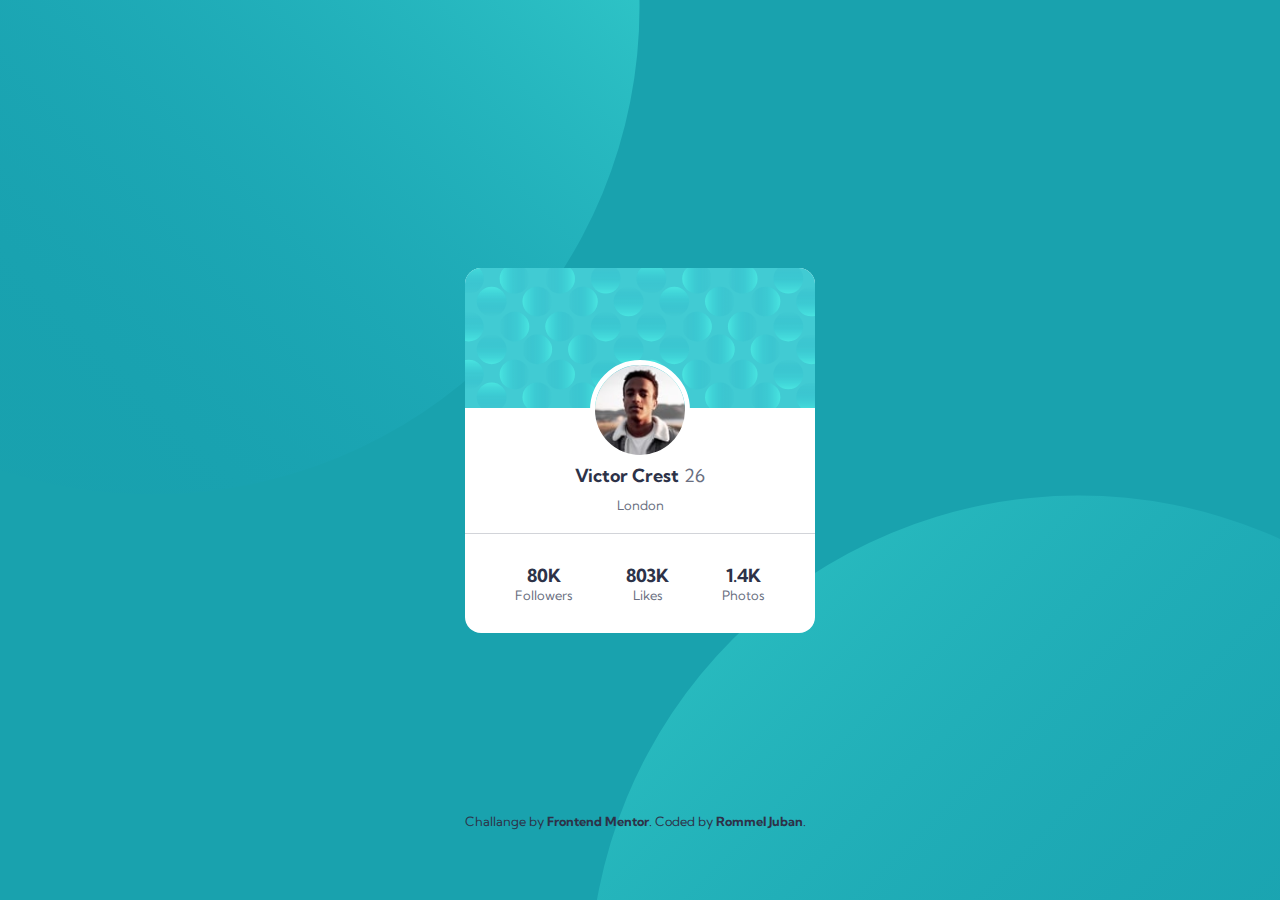
==== profile-card-component-main/index.html @ ade6c1b1 "added changes" ====
<!DOCTYPE html>
<html lang="en">
<head>
  <meta charset="UTF-8">
  <meta name="viewport" content="width=device-width, initial-scale=1.0"> <!-- displays site properly based on user's device -->
  <link rel="icon" type="image/png" sizes="32x32" href="./images/favicon-32x32.png">
  <link rel="stylesheet" href="style.css">
  <title>Frontend Mentor | Profile card component</title>
</head>
<body>
  <div class="container">
    <div class="wrapper">
      <img src="/profile-card-component-main/images/bg-pattern-card.svg" alt="">
      <div class="content">
        <img src="/profile-card-component-main/images/image-victor.jpg" alt="">
        <h2>Victor Crest<span>26</span></h2>
        <p>London</p>
        <div class="footer">
          <div>
            <p class="num">80K</p>
            <p>Followers</p>
          </div>
          <div>
            <p class="num">803K</p>
            <p>Likes</p>
          </div>
          <div>
            <p class="num">1.4K</p>
            <p>Photos</p>
          </div>
        </div>
      </div>
    </div>
<footer>
    <div class="footer2">
      <p>Challange by <a href="https://www.frontendmentor.io?ref=challenge" target="_blank">Frontend Mentor</a>. 
      Coded by <a href="https://github.com/d0bic">Rommel Juban</a>.</p>
    </div>
    </div>
</footer>
</html>
---- profile-card-component-main/style.css ----
@import url('https://fonts.googleapis.com/css2?family=Kumbh+Sans:wght@400;700&display=swap');

*, *::before, *::after {
    box-sizing: border-box;
    margin: 0;
    padding: 0;
}

body {
    font-family: 'Kumbh Sans', sans-serif;
    background-color: hsl(185, 75%, 39%);
    display: flex;
    align-items: center;
    min-height: 100vh;
    background-image: url(/profile-card-component-main/images/bg-pattern-top.svg), url(/profile-card-component-main/images/bg-pattern-bottom.svg);
    background-repeat: no-repeat, no-repeat;
    background-position: right 50vw bottom 45vh, left 46vw top 55vh;
}

.container {
    margin: 0 auto;
    text-align: center;
}

.wrapper {
    background: white;
    max-width: 420em;
    border-radius: 1rem;
    overflow: hidden;
}

.content img {
    border-radius: 50%;
    height: 100px;
    width: 100px;
    border: 5px solid white;
    margin-top: -52px;
}

.content h2 {
    font-size: 18px;
    color: hsl(229, 23%, 23%);
    margin-bottom: 10px;
}

.content h2 span {
    color: hsl(227, 10%, 46%);
    font-weight: 400;
    font-size: 18px;
    padding-left: 5px;
}

.content p {
    color: hsl(227, 10%, 46%);
    font-size: 13px;
}

.footer {
    display: flex;
    justify-content: space-between;
    border-top: 1px solid hsla(227, 10%, 46%, 0.3);
    padding: 30px 50px;
    margin-top: 20px;
}

.footer p.num {
    font-size: 18px;
    font-weight: 700;
    color: hsl(229, 23%, 23%);
}

.footer2 {
    font-size: 0.8rem;
    color: hsl(229, 23%, 23%);
    margin-top: 20vh;
    position: absolute;
    
}

.footer2 a {
    text-decoration: none;
    font-weight: 700;
    color: hsl(229, 23%, 23%);
}


@media (max-width: 375px) {
    body {
        background-position: right 45vw bottom 45vh, left 45vw top 40vh;
    }
}
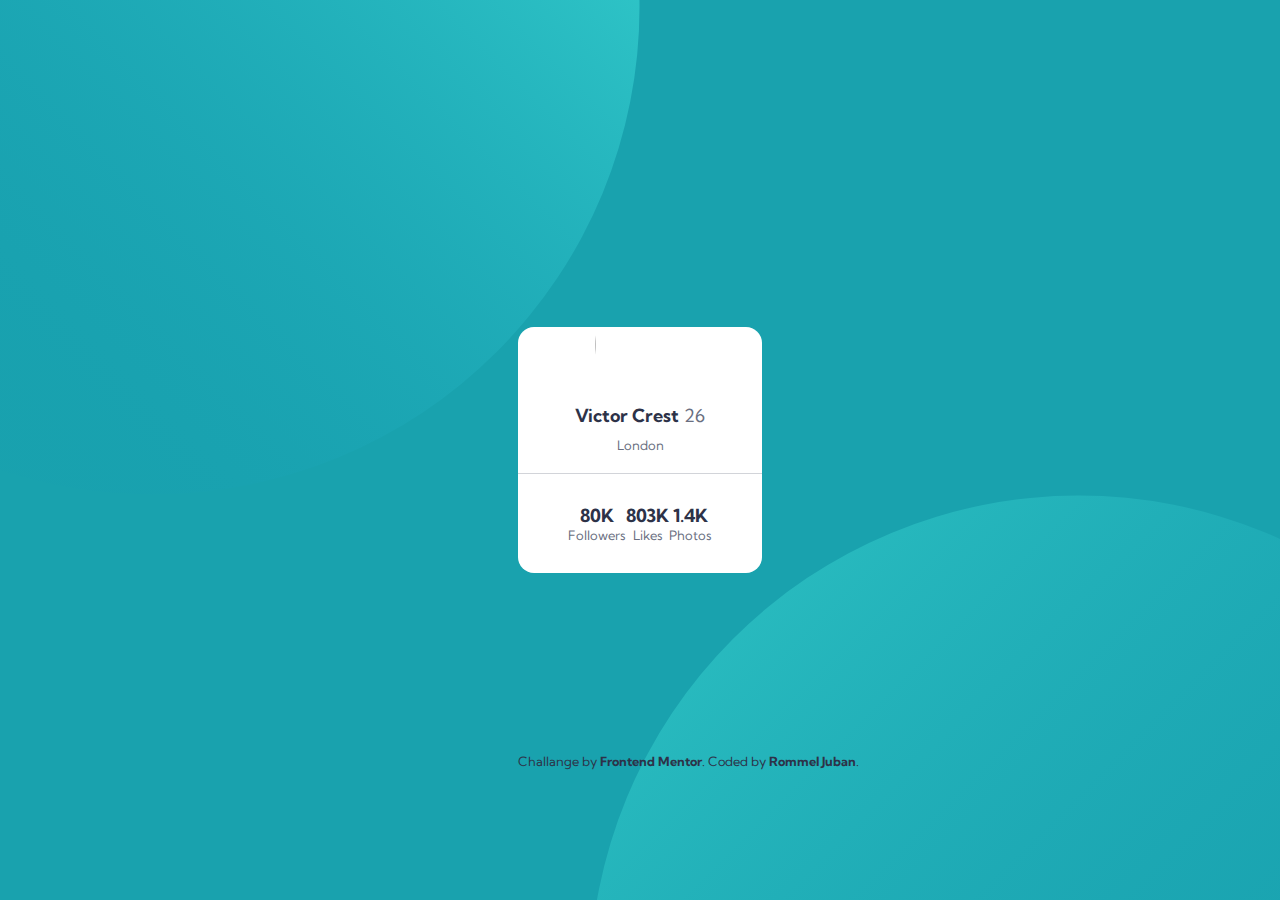
==== commit 7ffe0aea: "Update index.html" ====
--- a/profile-card-component-main/index.html
+++ b/profile-card-component-main/index.html
@@ -10,9 +10,9 @@
 <body>
   <div class="container">
     <div class="wrapper">
-      <img src="/profile-card-component-main/images/bg-pattern-card.svg" alt="">
+      <img src="/frontend-mentor-challanges/profile-card-component-main/images/bg-pattern-card.svg" alt="">
       <div class="content">
-        <img src="/profile-card-component-main/images/image-victor.jpg" alt="">
+        <img src="/frontend-mentor-challanges/profile-card-component-main/images/image-victor.jpg" alt="">
         <h2>Victor Crest<span>26</span></h2>
         <p>London</p>
         <div class="footer">
@@ -38,4 +38,5 @@
     </div>
     </div>
 </footer>
+</body>
 </html>
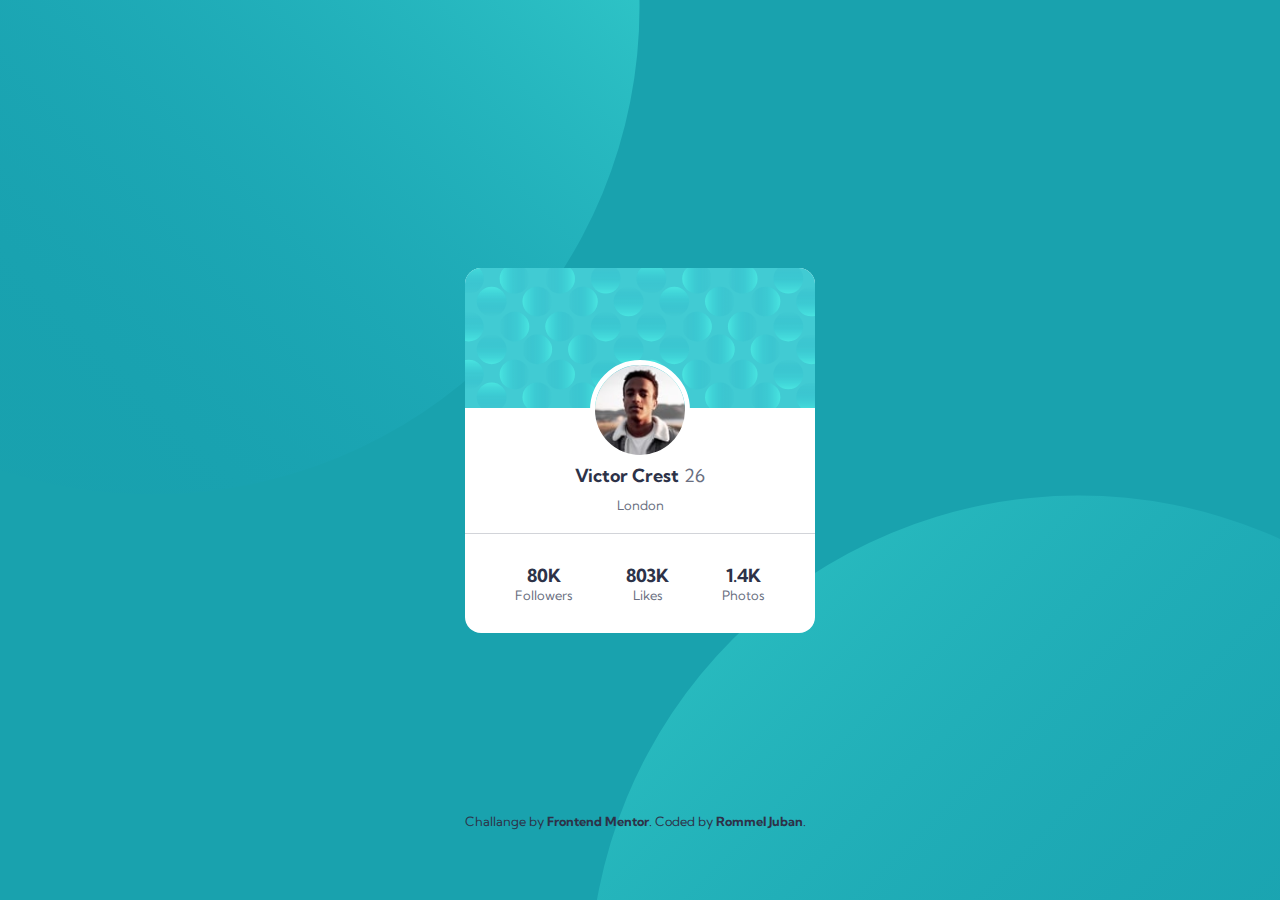
==== commit 586d5bcb: "Update index.html" ====
--- a/profile-card-component-main/index.html
+++ b/profile-card-component-main/index.html
@@ -10,9 +10,9 @@
 <body>
   <div class="container">
     <div class="wrapper">
-      <img src="/frontend-mentor-challanges/profile-card-component-main/images/bg-pattern-card.svg" alt="">
+      <img src="/profile-card-component-main/images/bg-pattern-card.svg" alt="">
       <div class="content">
-        <img src="/frontend-mentor-challanges/profile-card-component-main/images/image-victor.jpg" alt="">
+        <img src="/profile-card-component-main/images/image-victor.jpg" alt="">
         <h2>Victor Crest<span>26</span></h2>
         <p>London</p>
         <div class="footer">
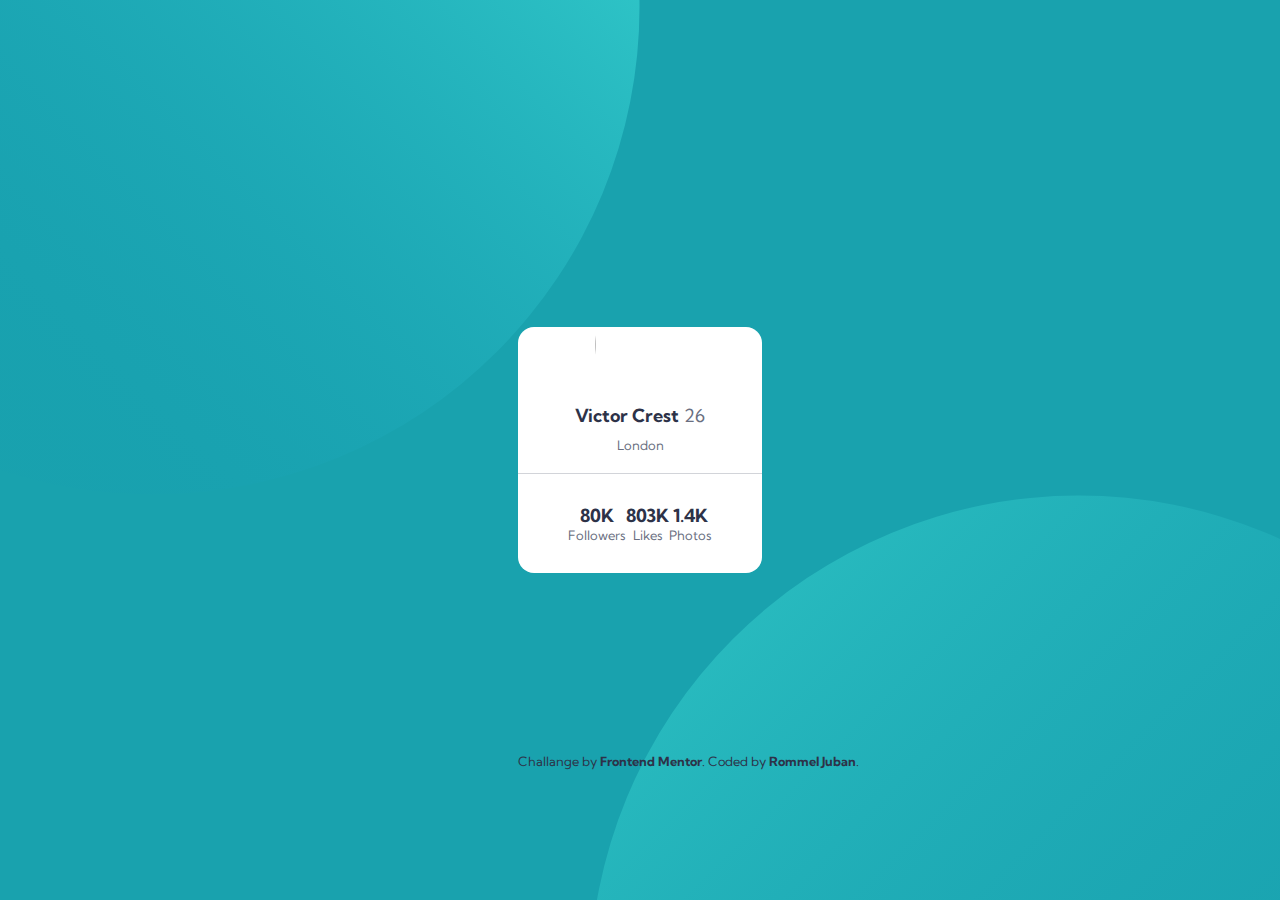
==== commit 1c53e7ea: "Update index.html" ====
--- a/profile-card-component-main/index.html
+++ b/profile-card-component-main/index.html
@@ -10,9 +10,9 @@
 <body>
   <div class="container">
     <div class="wrapper">
-      <img src="/profile-card-component-main/images/bg-pattern-card.svg" alt="">
+      <img src="./profile-card-component-main/images/bg-pattern-card.svg" alt="">
       <div class="content">
-        <img src="/profile-card-component-main/images/image-victor.jpg" alt="">
+        <img src="./profile-card-component-main/images/image-victor.jpg" alt="">
         <h2>Victor Crest<span>26</span></h2>
         <p>London</p>
         <div class="footer">
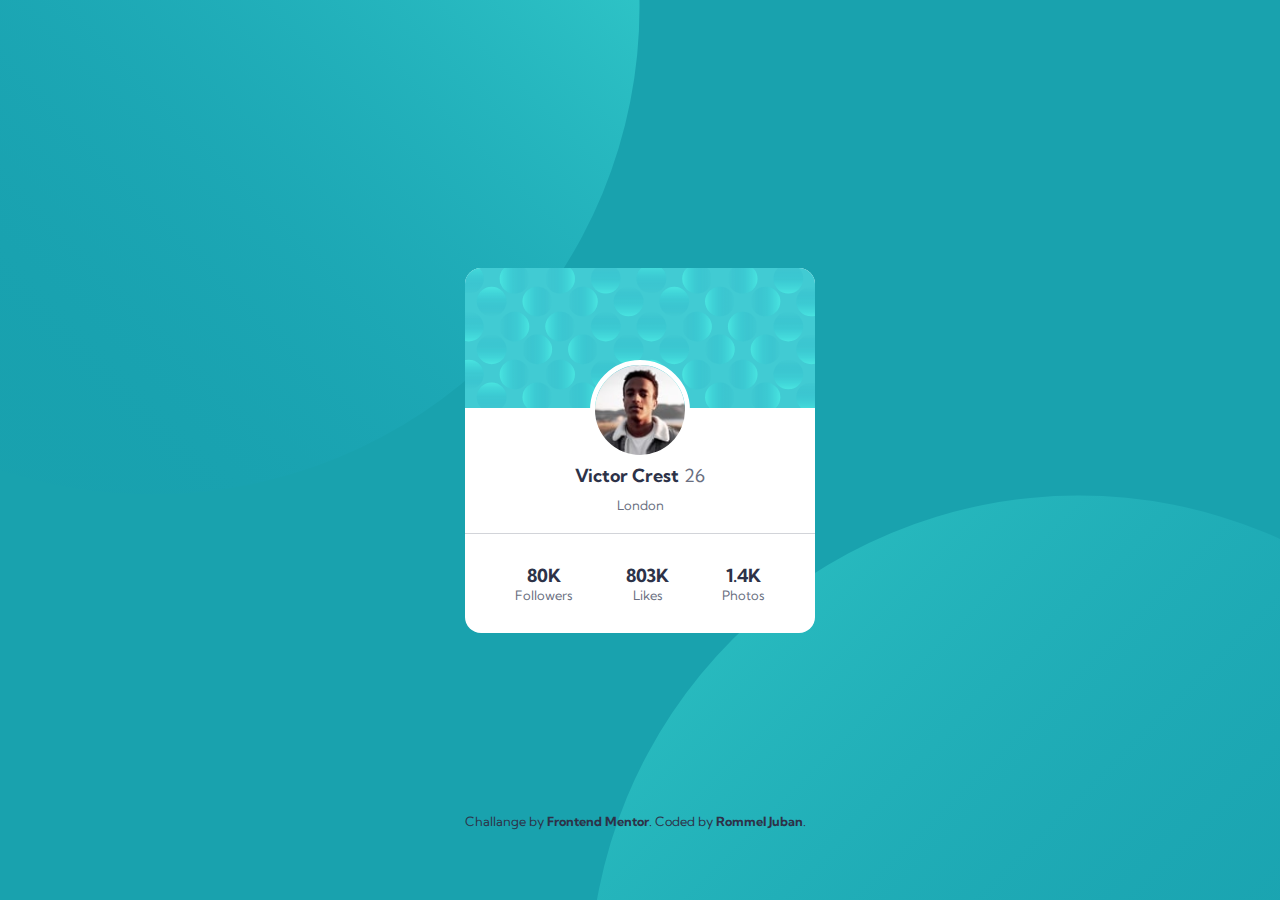
==== commit 19cd50dd: "added changes" ====
--- a/profile-card-component-main/index.html
+++ b/profile-card-component-main/index.html
@@ -10,9 +10,9 @@
 <body>
   <div class="container">
     <div class="wrapper">
-      <img src="./profile-card-component-main/images/bg-pattern-card.svg" alt="">
+      <img src="/profile-card-component-main/images/bg-pattern-card.svg" alt="">
       <div class="content">
-        <img src="./profile-card-component-main/images/image-victor.jpg" alt="">
+        <img src="/profile-card-component-main/images/image-victor.jpg" alt="">
         <h2>Victor Crest<span>26</span></h2>
         <p>London</p>
         <div class="footer">
--- a/profile-card-component-main/style.css
+++ b/profile-card-component-main/style.css
@@ -12,7 +12,7 @@
     display: flex;
     align-items: center;
     min-height: 100vh;
-    background-image: url(/profile-card-component-main/images/bg-pattern-top.svg), url(/profile-card-component-main/images/bg-pattern-bottom.svg);
+    background-image: url('/profile-card-component-main/images/bg-pattern-top.svg'), url('/profile-card-component-main/images/bg-pattern-bottom.svg');
     background-repeat: no-repeat, no-repeat;
     background-position: right 50vw bottom 45vh, left 46vw top 55vh;
 }
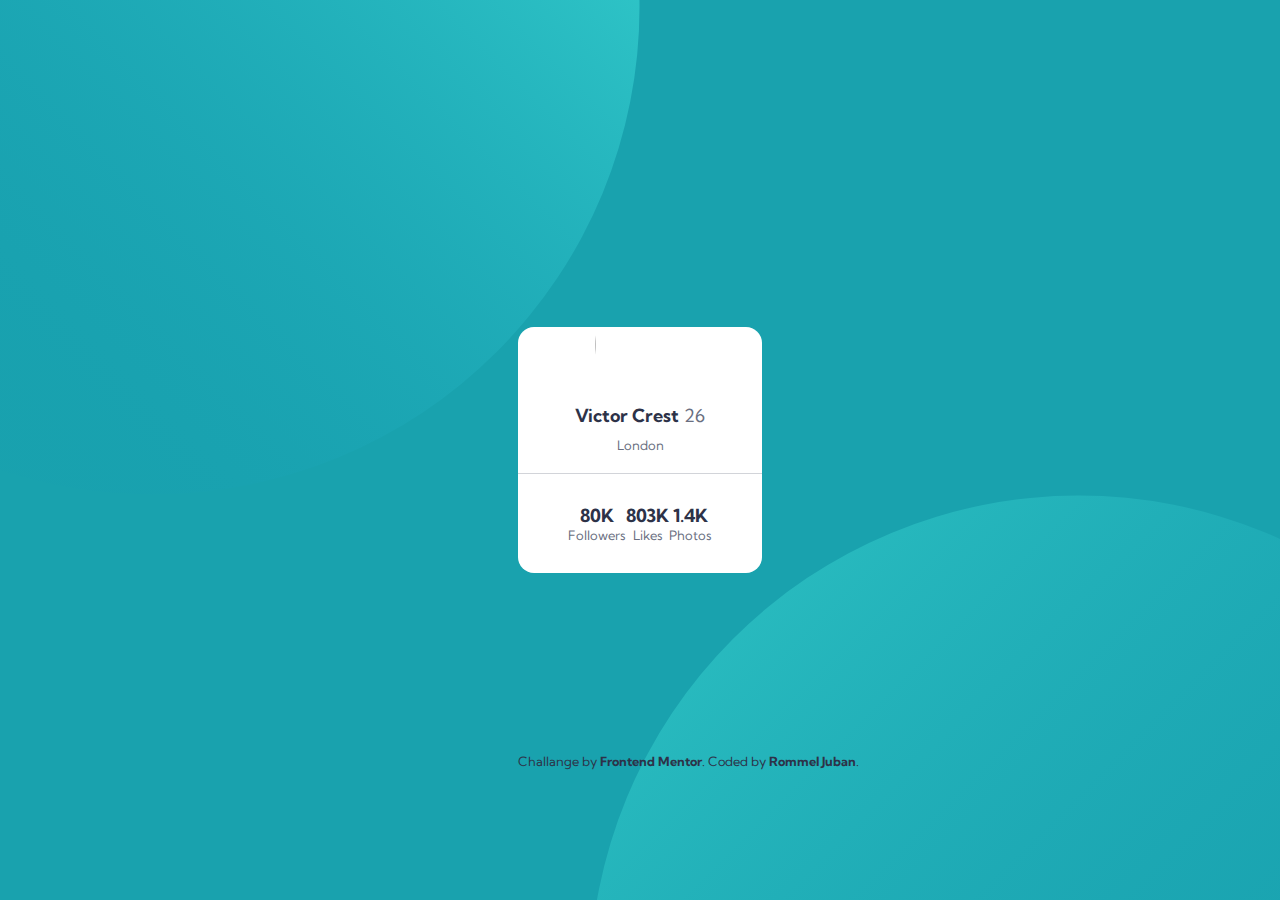
==== commit b38e545b: "Update index.html" ====
--- a/profile-card-component-main/index.html
+++ b/profile-card-component-main/index.html
@@ -3,16 +3,16 @@
 <head>
   <meta charset="UTF-8">
   <meta name="viewport" content="width=device-width, initial-scale=1.0"> <!-- displays site properly based on user's device -->
-  <link rel="icon" type="image/png" sizes="32x32" href="./images/favicon-32x32.png">
+  <link rel="icon" type="image/png" sizes="32x32" href="images/favicon-32x32.png">
   <link rel="stylesheet" href="style.css">
   <title>Frontend Mentor | Profile card component</title>
 </head>
 <body>
   <div class="container">
     <div class="wrapper">
-      <img src="/profile-card-component-main/images/bg-pattern-card.svg" alt="">
+      <img src="profile-card-component-main/images/bg-pattern-card.svg" alt="">
       <div class="content">
-        <img src="/profile-card-component-main/images/image-victor.jpg" alt="">
+        <img src="profile-card-component-main/images/image-victor.jpg" alt="">
         <h2>Victor Crest<span>26</span></h2>
         <p>London</p>
         <div class="footer">
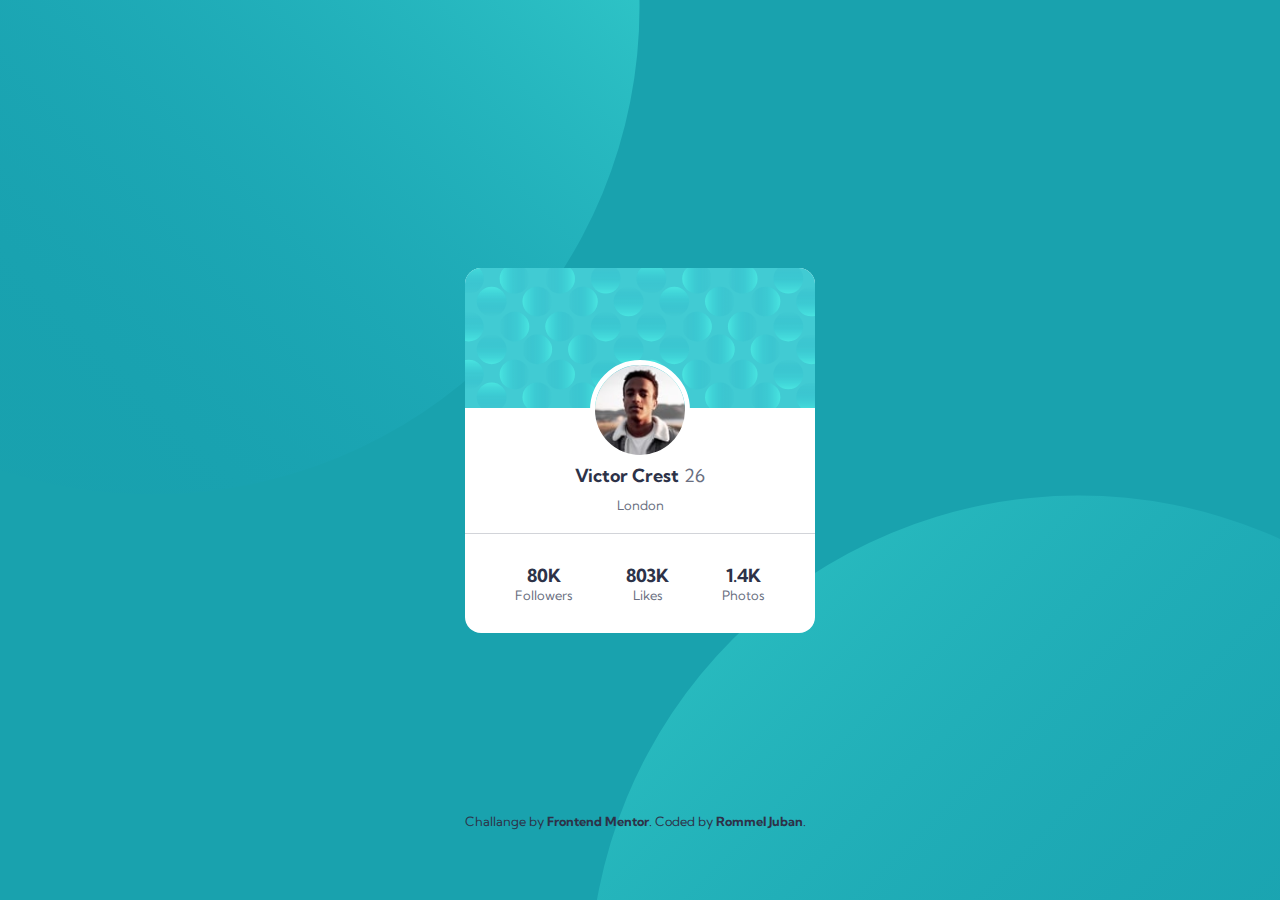
==== commit 905a739c: "Update index.html" ====
--- a/profile-card-component-main/index.html
+++ b/profile-card-component-main/index.html
@@ -10,9 +10,9 @@
 <body>
   <div class="container">
     <div class="wrapper">
-      <img src="profile-card-component-main/images/bg-pattern-card.svg" alt="">
+      <img src="images/bg-pattern-card.svg" alt="">
       <div class="content">
-        <img src="profile-card-component-main/images/image-victor.jpg" alt="">
+        <img src="images/image-victor.jpg" alt="">
         <h2>Victor Crest<span>26</span></h2>
         <p>London</p>
         <div class="footer">
--- a/profile-card-component-main/style.css
+++ b/profile-card-component-main/style.css
@@ -12,7 +12,7 @@
     display: flex;
     align-items: center;
     min-height: 100vh;
-    background-image: url('/profile-card-component-main/images/bg-pattern-top.svg'), url('/profile-card-component-main/images/bg-pattern-bottom.svg');
+    background-image: url('images/bg-pattern-top.svg'), url('images/bg-pattern-bottom.svg');
     background-repeat: no-repeat, no-repeat;
     background-position: right 50vw bottom 45vh, left 46vw top 55vh;
 }
